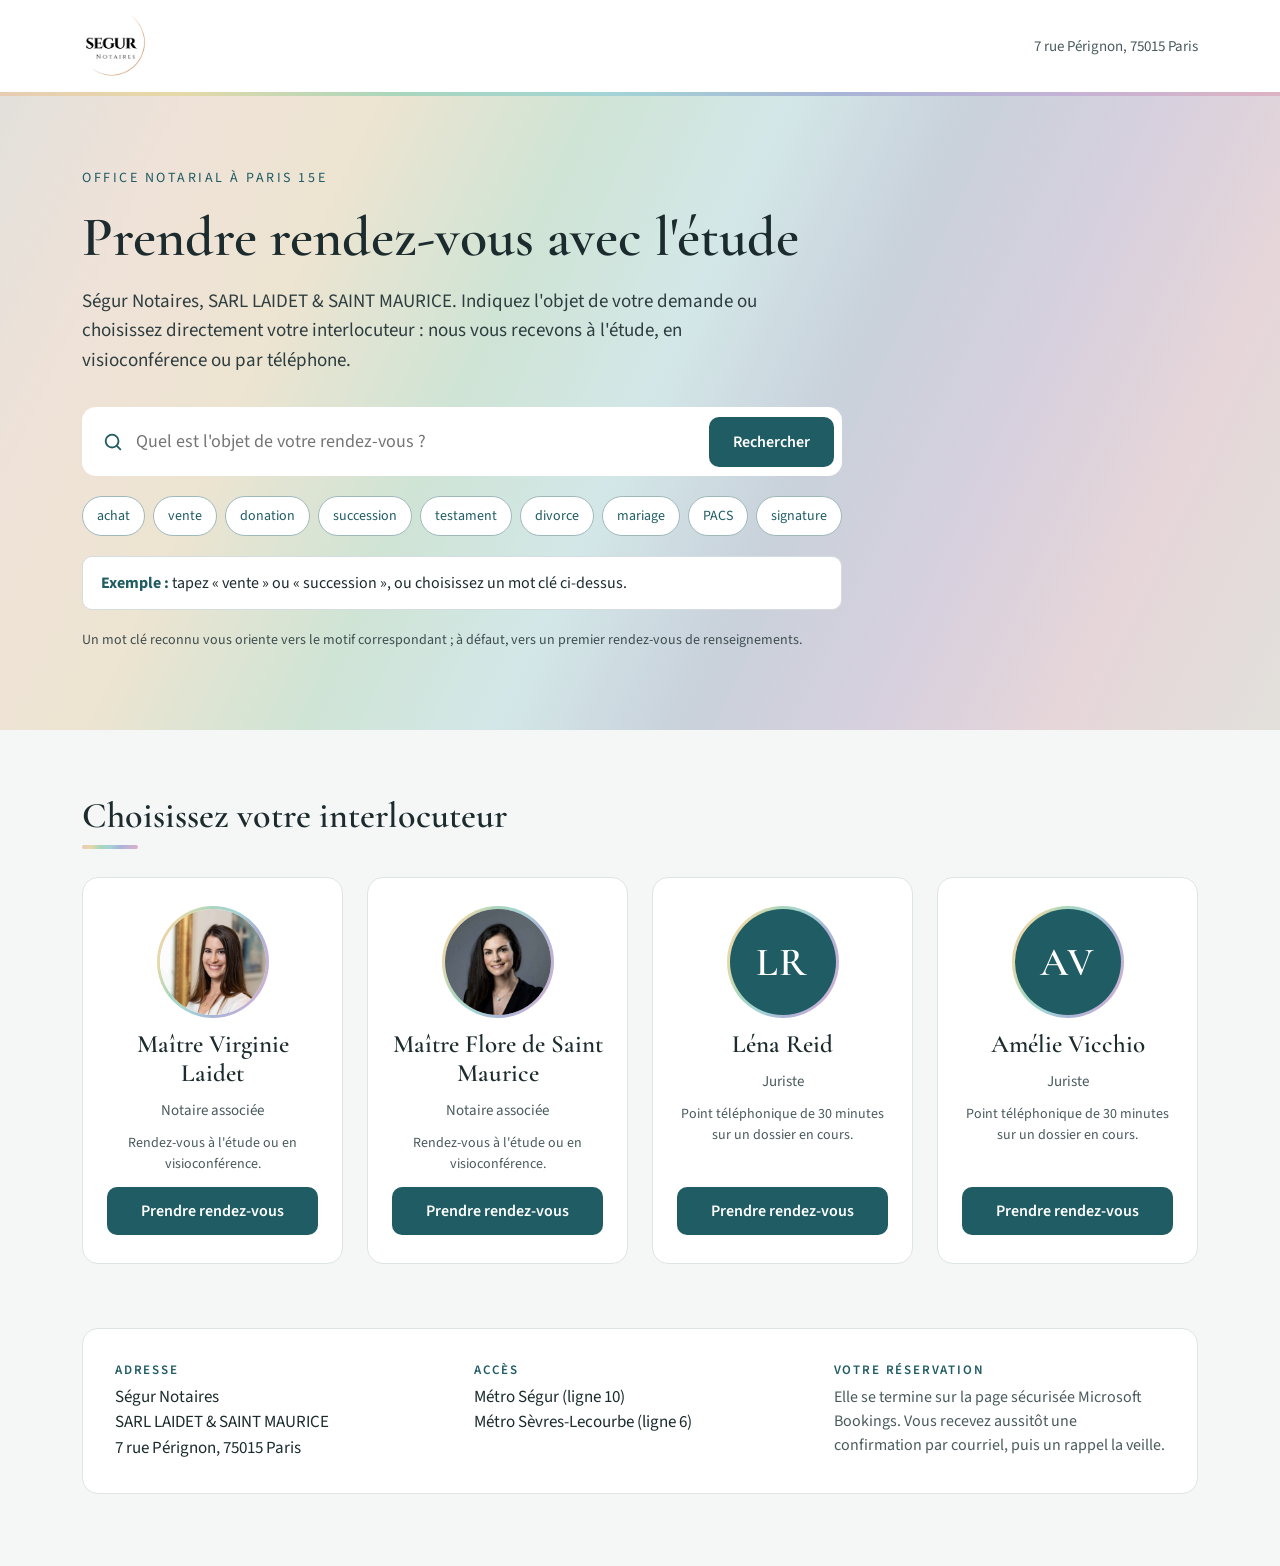
==== index.html @ b669ee1a "Page d'accueil de prise de rendez-vous Ségur Notaires" ====
<!doctype html>
<html lang="fr">
<head>
<meta charset="utf-8">
<meta name="viewport" content="width=device-width, initial-scale=1">
<title>Ségur Notaires : prendre rendez-vous</title>
<meta name="description" content="Ségur Notaires : prendre rendez-vous avec l'étude, SARL LAIDET &amp; SAINT MAURICE, 7 rue Pérignon, 75015 Paris.">
<link rel="icon" type="image/png" href="img/logo-segur-notaires.png">
<link rel="preconnect" href="https://fonts.googleapis.com">
<link rel="preconnect" href="https://fonts.gstatic.com" crossorigin>
<link href="https://fonts.googleapis.com/css2?family=Cormorant+Garamond:wght@500;600&amp;family=Source+Sans+3:wght@400;600&amp;display=swap" rel="stylesheet">
<link rel="stylesheet" href="style.css">
<script src="recherche.js" defer></script>
</head>
<body>
<header class="top">
  <div class="wrap">
    <img src="img/logo-segur-notaires.png" alt="Ségur Notaires">
    <div class="adr">7 rue Pérignon, 75015 Paris</div>
  </div>
</header>

<main>
  <section class="hero">
    <div class="wrap" data-recherche="etude">
      <div class="surtitre">Office notarial à Paris 15e</div>
      <h1>Prendre rendez-vous avec l'étude</h1>
      <p class="intro">Ségur Notaires, SARL LAIDET &amp; SAINT MAURICE. Indiquez l'objet de votre demande ou choisissez directement votre interlocuteur : nous vous recevons à l'étude, en visioconférence ou par téléphone.</p>
      <form class="recherche" role="search">
        <svg width="22" height="22" viewBox="0 0 24 24" fill="none" stroke="#1F5C63" stroke-width="2" stroke-linecap="round" aria-hidden="true"><circle cx="11" cy="11" r="7"></circle><path d="M20 20l-3.5-3.5"></path></svg>
        <label for="q" class="sr">Objet du rendez-vous</label>
        <input id="q" type="search" placeholder="Quel est l'objet de votre rendez-vous ?" autocomplete="off">
        <button type="submit" class="btn" style="border:0;font-family:inherit;font-size:16px;padding:14px 24px;cursor:pointer">Rechercher</button>
      </form>
      <div class="puces"></div>
      <div class="resultat"><div><strong>Exemple :</strong> <span>tapez « vente » ou « succession », ou choisissez un mot clé ci-dessus.</span></div><a class="btn" href="flore.html" hidden>Voir ce motif</a></div>
      <p class="note">Un mot clé reconnu vous oriente vers le motif correspondant ; à défaut, vers un premier rendez-vous de renseignements.</p>
    </div>
  </section>

  <section class="wrap equipe">
    <div class="titre"><h2>Choisissez votre interlocuteur</h2><div class="filet"></div></div>
    <div class="cartes">
      <div class="carte">
        <img class="portrait" src="img/virginie-laidet.jpg" alt="Maître Virginie Laidet">
        <div class="nom">Maître Virginie Laidet</div>
        <div class="qualite">Notaire associée</div>
        <div class="ligne">Rendez-vous à l'étude ou en visioconférence.</div>
        <a class="btn" href="https://bookings.cloud.microsoft/book/MatreVirginieLaidet@75345.notaires.fr/" target="_blank" rel="noopener">Prendre rendez-vous</a>
      </div>
      <div class="carte">
        <img class="portrait" src="img/flore-de-saint-maurice.jpg" alt="Maître Flore de Saint Maurice">
        <div class="nom">Maître Flore de Saint Maurice</div>
        <div class="qualite">Notaire associée</div>
        <div class="ligne">Rendez-vous à l'étude ou en visioconférence.</div>
        <a class="btn" href="flore.html">Prendre rendez-vous</a>
      </div>
      <div class="carte">
        <div class="initiales" aria-hidden="true">LR</div>
        <div class="nom">Léna Reid</div>
        <div class="qualite">Juriste</div>
        <div class="ligne">Point téléphonique de 30 minutes sur un dossier en cours.</div>
        <a class="btn" href="https://bookings.cloud.microsoft/book/LenaReid@75345.notaires.fr/" target="_blank" rel="noopener">Prendre rendez-vous</a>
      </div>
      <div class="carte">
        <div class="initiales" aria-hidden="true">AV</div>
        <div class="nom">Amélie Vicchio</div>
        <div class="qualite">Juriste</div>
        <div class="ligne">Point téléphonique de 30 minutes sur un dossier en cours.</div>
        <a class="btn" href="https://bookings.cloud.microsoft/book/AmelieVicchio@75345.notaires.fr/" target="_blank" rel="noopener">Prendre rendez-vous</a>
      </div>
    </div>
  </section>

  <section class="wrap infos">
    <div class="boite">
      <div><div class="lab">Adresse</div><div class="val">Ségur Notaires<br>SARL LAIDET &amp; SAINT MAURICE<br>7 rue Pérignon, 75015 Paris</div></div>
      <div><div class="lab">Accès</div><div class="val">Métro Ségur (ligne 10)<br>Métro Sèvres-Lecourbe (ligne 6)</div></div>
      <div><div class="lab">Votre réservation</div><div class="val petit">Elle se termine sur la page sécurisée Microsoft Bookings. Vous recevez aussitôt une confirmation par courriel, puis un rappel la veille.</div></div>
    </div>
  </section>
</main>
</body>
</html>
---- style.css ----
:root{
  --petrole:#1F5C63;--petrole-fonce:#164448;--encre:#1C2B2D;--gris:#4A5A5C;--gris2:#3E4D4F;
  --fond:#F5F7F6;--trait:#DDE5E4;
  --irise-pale:linear-gradient(115deg,#E2E0DB 0%,#EFE2D8 12%,#EDE4D1 24%,#CFE4D5 38%,#D3E7E8 50%,#C9D1DB 62%,#D7D0DE 74%,#E6D6D9 86%,#E2E0DB 100%);
  --irise:linear-gradient(115deg,#E8C9B5,#E6D9A8,#A9D6BC,#A3D3D6,#A9B4D6,#C3B2D6,#DDB3C2);
  --serif:'Cormorant Garamond',Georgia,serif;--sans:'Source Sans 3','Segoe UI',sans-serif;
}
*{box-sizing:border-box}
body{margin:0;background:var(--fond);font-family:var(--sans);color:var(--encre)}
a{color:var(--petrole)}a:hover{color:var(--petrole-fonce)}
a.btn:hover,a.lien:hover{box-shadow:0 0 0 3px #FFFFFF,0 0 0 6px #C3B2D6}
.sr{position:absolute;left:-9999px}
.wrap{max-width:1180px;margin:0 auto;padding-left:32px;padding-right:32px}
header.top{background:#FFFFFF;border-bottom:4px solid transparent;border-image:var(--irise) 1}
header.top .wrap{padding-top:14px;padding-bottom:14px;display:flex;flex-wrap:wrap;align-items:center;justify-content:space-between;gap:12px}
header.top img{height:64px;width:auto;display:block}
header.top .adr{font-size:15px;color:var(--gris)}
header.top a.lien{font-size:15px;font-weight:600;text-decoration:none}
h1,h2{font-family:var(--serif);font-weight:600;margin:0}
.filet{width:56px;height:4px;border-radius:2px;background:var(--irise)}
.titre{display:flex;flex-direction:column;gap:8px}
.titre h2{font-size:36px}
.btn{display:inline-block;text-align:center;text-decoration:none;font-weight:600;font-size:15px;padding:12px 18px;border-radius:10px;background:var(--petrole);color:#FFFFFF}
.btn:hover{color:#FFFFFF}
.btn.contour{background:transparent;color:var(--petrole);border:1px solid var(--petrole);padding:11px 17px}
.btn.blanc{background:#FFFFFF;color:var(--petrole)}
.btn.blanc-contour{background:transparent;color:#FFFFFF;border:1px solid #FFFFFF;padding:11px 17px}
/* recherche */
.recherche{background:#FFFFFF;border:1px solid var(--trait);border-radius:14px;padding:8px 8px 8px 20px;display:flex;align-items:center;gap:12px;max-width:760px}
.recherche input{flex:1;min-width:0;border:0;outline:none;font-family:inherit;font-size:18px;color:var(--encre);padding:14px 0;background:transparent}
.puces{display:flex;flex-wrap:wrap;gap:8px;max-width:760px}
.puces button{font-family:inherit;font-size:14px;color:var(--petrole);background:#FFFFFF;border:1px solid #9FB9BB;border-radius:999px;padding:8px 14px;min-height:40px;cursor:pointer}
.puces button:hover{background:var(--irise-pale)}
.resultat{background:#FFFFFF;border:1px solid #D5DCE0;border-radius:10px;padding:14px 18px;max-width:760px;font-size:16px;line-height:1.5;display:flex;flex-wrap:wrap;align-items:center;justify-content:space-between;gap:12px}
.resultat strong{color:var(--petrole)}
.resultat .btn[hidden]{display:none}
.note{margin:0;font-size:14px;color:var(--gris2);max-width:760px}
/* accueil */
.hero{background:var(--irise-pale)}
.hero .wrap{padding-top:72px;padding-bottom:80px;display:flex;flex-direction:column;gap:20px}
.surtitre{font-size:14px;letter-spacing:.18em;text-transform:uppercase;color:var(--petrole)}
.hero h1{font-size:56px;line-height:1.05}
.hero p.intro{margin:0;font-size:19px;line-height:1.55;max-width:680px;color:#2E3D3F}
.hero .recherche{border:0;margin-top:12px}
.equipe{padding-top:64px;padding-bottom:24px;display:flex;flex-direction:column;gap:28px}
.cartes{display:grid;grid-template-columns:repeat(auto-fit,minmax(240px,1fr));gap:24px}
.carte{background:#FFFFFF;border:1px solid var(--trait);border-radius:16px;padding:28px 24px;display:flex;flex-direction:column;align-items:center;gap:12px;text-align:center}
.portrait,.initiales{width:112px;height:112px;border-radius:50%;border:3px solid transparent}
.portrait{object-fit:cover;background:linear-gradient(#FFFFFF,#FFFFFF) padding-box,var(--irise) border-box}
.initiales{background:linear-gradient(var(--petrole),var(--petrole)) padding-box,var(--irise) border-box;display:flex;align-items:center;justify-content:center;font-family:var(--serif);font-weight:600;font-size:40px;letter-spacing:.04em;color:#FFFFFF}
.carte .nom{font-family:var(--serif);font-weight:600;font-size:25px;line-height:1.15}
.carte .qualite{font-size:15px;color:var(--gris)}
.carte .ligne{font-size:14px;line-height:1.5;color:var(--gris);min-height:42px}
.carte .btn{margin-top:auto;width:100%;font-size:16px;padding:13px 16px}
.infos{padding-top:40px;padding-bottom:72px}
.infos .boite{background:#FFFFFF;border:1px solid var(--trait);border-radius:16px;padding:32px;display:grid;grid-template-columns:repeat(auto-fit,minmax(260px,1fr));gap:28px}
.infos .lab{font-size:13px;letter-spacing:.14em;text-transform:uppercase;color:var(--petrole);font-weight:600;margin-bottom:6px}
.infos .val{font-size:17px;line-height:1.5}
.infos .val.petit{font-size:16px;color:var(--gris)}
/* page de Flore */
.profil{background:#FFFFFF;border-bottom:1px solid var(--trait)}
.profil .wrap{padding-top:48px;padding-bottom:48px;display:flex;flex-wrap:wrap;align-items:center;gap:40px}
.profil .portrait{width:168px;height:168px;border-width:4px;flex:none}
.profil .txt{flex:1 1 520px;min-width:0;display:flex;flex-direction:column;gap:12px}
.profil h1{font-size:50px;line-height:1.05}
.profil .qual{font-size:18px;color:var(--petrole);font-weight:600}
.profil p{margin:0;font-size:18px;line-height:1.6;color:var(--gris2);max-width:640px}
.bloc{padding-top:36px;padding-bottom:8px;display:flex;flex-direction:column;gap:20px}
.bloc.rech{padding-top:40px;gap:12px}
.vedette{background:var(--petrole);color:#FFFFFF;border-radius:18px;box-shadow:0 0 0 4px #FFFFFF,0 0 0 8px #CFE4D5;padding:32px;display:flex;flex-wrap:wrap;align-items:center;justify-content:space-between;gap:24px;margin-top:28px}
.vedette .surtitre{color:#E9DCC3;font-size:13px}
.vedette .t{font-family:var(--serif);font-weight:600;font-size:34px}
.vedette .d{font-size:16px;line-height:1.55;color:#EAF1F0}
.vedette .g{flex:1 1 480px;display:flex;flex-direction:column;gap:8px}
.actions{display:flex;flex-wrap:wrap;gap:10px}
.motif{background:#FFFFFF;border:2px solid var(--trait);border-radius:16px;padding:22px;display:flex;flex-direction:column;gap:14px}
.motif.large{flex-direction:row;flex-wrap:wrap;align-items:center;justify-content:space-between;gap:16px;padding:24px}
.motif.vu{border-color:var(--petrole)}
.motif .n{font-weight:600;font-size:19px}
.motif .s{font-size:14px;color:var(--gris);line-height:1.55}
.grille{display:grid;grid-template-columns:repeat(auto-fit,minmax(320px,1fr));gap:20px}
footer.pied{padding-top:40px;padding-bottom:64px}
footer.pied .g{border-top:1px solid var(--trait);padding-top:28px;display:grid;grid-template-columns:repeat(auto-fit,minmax(260px,1fr));gap:24px;font-size:15px;line-height:1.55;color:var(--gris2)}
/* téléphone */
@media (max-width:640px){
  .wrap{padding-left:20px;padding-right:20px}
  header.top img{height:48px}
  header.top .adr{font-size:13px;text-align:right}
  .hero .wrap{padding-top:36px;padding-bottom:32px;gap:16px}
  .hero h1{font-size:36px;line-height:1.08}
  .hero p.intro{font-size:16px}
  .recherche{padding:4px 6px 4px 14px}
  .recherche input{font-size:16px}
  .titre h2{font-size:28px}
  .equipe{padding-top:32px}
  .cartes{grid-template-columns:1fr;gap:18px}
  .infos .boite{padding:22px}
  .profil .wrap{flex-direction:column;text-align:center;gap:16px;padding-top:28px;padding-bottom:28px}
  .profil .portrait{width:120px;height:120px}
  .profil .txt{flex:none;align-items:center}
  .profil h1{font-size:34px}
  .profil p{font-size:16px}
  .vedette{padding:22px;flex-direction:column;align-items:stretch}
  .vedette .g{flex:none}
  .vedette .t{font-size:27px}
  .vedette .actions .btn{flex:1}
  .grille{grid-template-columns:1fr}
  .motif .actions .btn{flex:1}
  .actions{flex-wrap:nowrap;gap:8px}
  .actions .btn{font-size:14px;padding:12px 6px;white-space:nowrap}
  .actions .btn.contour,.actions .btn.blanc-contour{padding:11px 5px}
  .motif.large{flex-direction:column;align-items:stretch}
  .motif.large > div{flex:none !important}
  .recherche{flex-wrap:wrap}
  .recherche input{flex:1 1 200px}
  .recherche button{flex:1 1 100%;margin:0 0 4px;padding:12px 14px !important;font-size:15px !important}
  header.top a.lien{font-size:14px}
}
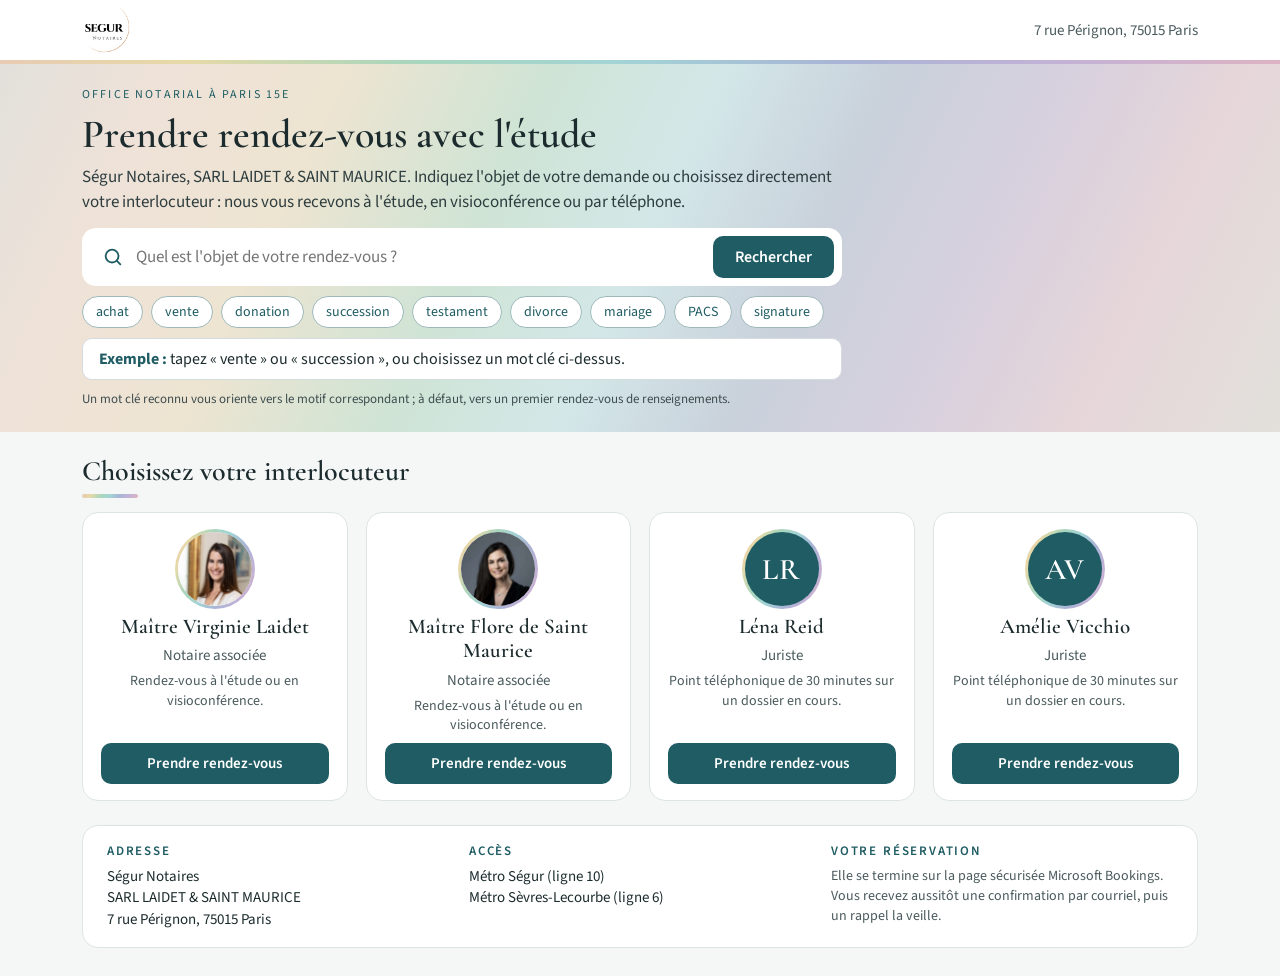
==== commit 19c3da41: "Mise en page resserrée : toute la page d'accueil tient sur un écran" ====
--- a/index.html
+++ b/index.html
@@ -30,7 +30,7 @@
         <svg width="22" height="22" viewBox="0 0 24 24" fill="none" stroke="#1F5C63" stroke-width="2" stroke-linecap="round" aria-hidden="true"><circle cx="11" cy="11" r="7"></circle><path d="M20 20l-3.5-3.5"></path></svg>
         <label for="q" class="sr">Objet du rendez-vous</label>
         <input id="q" type="search" placeholder="Quel est l'objet de votre rendez-vous ?" autocomplete="off">
-        <button type="submit" class="btn" style="border:0;font-family:inherit;font-size:16px;padding:14px 24px;cursor:pointer">Rechercher</button>
+        <button type="submit" class="btn" style="border:0;font-family:inherit;font-size:16px;padding:10px 22px;cursor:pointer">Rechercher</button>
       </form>
       <div class="puces"></div>
       <div class="resultat"><div><strong>Exemple :</strong> <span>tapez « vente » ou « succession », ou choisissez un mot clé ci-dessus.</span></div><a class="btn" href="flore.html" hidden>Voir ce motif</a></div>
--- a/style.css
+++ b/style.css
@@ -12,14 +12,14 @@
 .sr{position:absolute;left:-9999px}
 .wrap{max-width:1180px;margin:0 auto;padding-left:32px;padding-right:32px}
 header.top{background:#FFFFFF;border-bottom:4px solid transparent;border-image:var(--irise) 1}
-header.top .wrap{padding-top:14px;padding-bottom:14px;display:flex;flex-wrap:wrap;align-items:center;justify-content:space-between;gap:12px}
-header.top img{height:64px;width:auto;display:block}
+header.top .wrap{padding-top:6px;padding-bottom:6px;display:flex;flex-wrap:wrap;align-items:center;justify-content:space-between;gap:12px}
+header.top img{height:48px;width:auto;display:block}
 header.top .adr{font-size:15px;color:var(--gris)}
 header.top a.lien{font-size:15px;font-weight:600;text-decoration:none}
 h1,h2{font-family:var(--serif);font-weight:600;margin:0}
 .filet{width:56px;height:4px;border-radius:2px;background:var(--irise)}
-.titre{display:flex;flex-direction:column;gap:8px}
-.titre h2{font-size:36px}
+.titre{display:flex;flex-direction:column;gap:6px}
+.titre h2{font-size:28px}
 .btn{display:inline-block;text-align:center;text-decoration:none;font-weight:600;font-size:15px;padding:12px 18px;border-radius:10px;background:var(--petrole);color:#FFFFFF}
 .btn:hover{color:#FFFFFF}
 .btn.contour{background:transparent;color:var(--petrole);border:1px solid var(--petrole);padding:11px 17px}
@@ -27,36 +27,36 @@
 .btn.blanc-contour{background:transparent;color:#FFFFFF;border:1px solid #FFFFFF;padding:11px 17px}
 /* recherche */
 .recherche{background:#FFFFFF;border:1px solid var(--trait);border-radius:14px;padding:8px 8px 8px 20px;display:flex;align-items:center;gap:12px;max-width:760px}
-.recherche input{flex:1;min-width:0;border:0;outline:none;font-family:inherit;font-size:18px;color:var(--encre);padding:14px 0;background:transparent}
+.recherche input{flex:1;min-width:0;border:0;outline:none;font-family:inherit;font-size:17px;color:var(--encre);padding:9px 0;background:transparent}
 .puces{display:flex;flex-wrap:wrap;gap:8px;max-width:760px}
-.puces button{font-family:inherit;font-size:14px;color:var(--petrole);background:#FFFFFF;border:1px solid #9FB9BB;border-radius:999px;padding:8px 14px;min-height:40px;cursor:pointer}
+.puces button{font-family:inherit;font-size:14px;color:var(--petrole);background:#FFFFFF;border:1px solid #9FB9BB;border-radius:999px;padding:5px 13px;min-height:32px;cursor:pointer}
 .puces button:hover{background:var(--irise-pale)}
-.resultat{background:#FFFFFF;border:1px solid #D5DCE0;border-radius:10px;padding:14px 18px;max-width:760px;font-size:16px;line-height:1.5;display:flex;flex-wrap:wrap;align-items:center;justify-content:space-between;gap:12px}
+.resultat{background:#FFFFFF;border:1px solid #D5DCE0;border-radius:10px;padding:8px 16px;max-width:760px;font-size:16px;line-height:1.5;display:flex;flex-wrap:wrap;align-items:center;justify-content:space-between;gap:12px}
 .resultat strong{color:var(--petrole)}
 .resultat .btn[hidden]{display:none}
-.note{margin:0;font-size:14px;color:var(--gris2);max-width:760px}
+.note{margin:0;font-size:13px;color:var(--gris2);max-width:760px}
 /* accueil */
 .hero{background:var(--irise-pale)}
-.hero .wrap{padding-top:72px;padding-bottom:80px;display:flex;flex-direction:column;gap:20px}
-.surtitre{font-size:14px;letter-spacing:.18em;text-transform:uppercase;color:var(--petrole)}
-.hero h1{font-size:56px;line-height:1.05}
-.hero p.intro{margin:0;font-size:19px;line-height:1.55;max-width:680px;color:#2E3D3F}
-.hero .recherche{border:0;margin-top:12px}
-.equipe{padding-top:64px;padding-bottom:24px;display:flex;flex-direction:column;gap:28px}
-.cartes{display:grid;grid-template-columns:repeat(auto-fit,minmax(240px,1fr));gap:24px}
-.carte{background:#FFFFFF;border:1px solid var(--trait);border-radius:16px;padding:28px 24px;display:flex;flex-direction:column;align-items:center;gap:12px;text-align:center}
-.portrait,.initiales{width:112px;height:112px;border-radius:50%;border:3px solid transparent}
+.hero .wrap{padding-top:22px;padding-bottom:24px;display:flex;flex-direction:column;gap:10px}
+.surtitre{font-size:12px;letter-spacing:.18em;text-transform:uppercase;color:var(--petrole)}
+.hero h1{font-size:40px;line-height:1.05}
+.hero p.intro{margin:0;font-size:17px;line-height:1.45;max-width:760px;color:#2E3D3F}
+.hero .recherche{border:0;margin-top:4px}
+.equipe{padding-top:22px;padding-bottom:12px;display:flex;flex-direction:column;gap:14px}
+.cartes{display:grid;grid-template-columns:repeat(auto-fit,minmax(220px,1fr));gap:18px}
+.carte{background:#FFFFFF;border:1px solid var(--trait);border-radius:16px;padding:16px 18px;display:flex;flex-direction:column;align-items:center;gap:6px;text-align:center}
+.portrait,.initiales{width:80px;height:80px;border-radius:50%;border:3px solid transparent}
 .portrait{object-fit:cover;background:linear-gradient(#FFFFFF,#FFFFFF) padding-box,var(--irise) border-box}
-.initiales{background:linear-gradient(var(--petrole),var(--petrole)) padding-box,var(--irise) border-box;display:flex;align-items:center;justify-content:center;font-family:var(--serif);font-weight:600;font-size:40px;letter-spacing:.04em;color:#FFFFFF}
-.carte .nom{font-family:var(--serif);font-weight:600;font-size:25px;line-height:1.15}
+.initiales{background:linear-gradient(var(--petrole),var(--petrole)) padding-box,var(--irise) border-box;display:flex;align-items:center;justify-content:center;font-family:var(--serif);font-weight:600;font-size:30px;letter-spacing:.04em;color:#FFFFFF}
+.carte .nom{font-family:var(--serif);font-weight:600;font-size:21px;line-height:1.15}
 .carte .qualite{font-size:15px;color:var(--gris)}
-.carte .ligne{font-size:14px;line-height:1.5;color:var(--gris);min-height:42px}
-.carte .btn{margin-top:auto;width:100%;font-size:16px;padding:13px 16px}
-.infos{padding-top:40px;padding-bottom:72px}
-.infos .boite{background:#FFFFFF;border:1px solid var(--trait);border-radius:16px;padding:32px;display:grid;grid-template-columns:repeat(auto-fit,minmax(260px,1fr));gap:28px}
+.carte .ligne{font-size:14px;line-height:1.4;color:var(--gris);min-height:40px}
+.carte .btn{margin-top:auto;width:100%;font-size:15px;padding:10px 14px}
+.infos{padding-top:12px;padding-bottom:28px}
+.infos .boite{background:#FFFFFF;border:1px solid var(--trait);border-radius:16px;padding:16px 24px;display:grid;grid-template-columns:repeat(auto-fit,minmax(260px,1fr));gap:20px}
 .infos .lab{font-size:13px;letter-spacing:.14em;text-transform:uppercase;color:var(--petrole);font-weight:600;margin-bottom:6px}
-.infos .val{font-size:17px;line-height:1.5}
-.infos .val.petit{font-size:16px;color:var(--gris)}
+.infos .val{font-size:15px;line-height:1.45}
+.infos .val.petit{font-size:14px;color:var(--gris)}
 /* page de Flore */
 .profil{background:#FFFFFF;border-bottom:1px solid var(--trait)}
 .profil .wrap{padding-top:48px;padding-bottom:48px;display:flex;flex-wrap:wrap;align-items:center;gap:40px}
